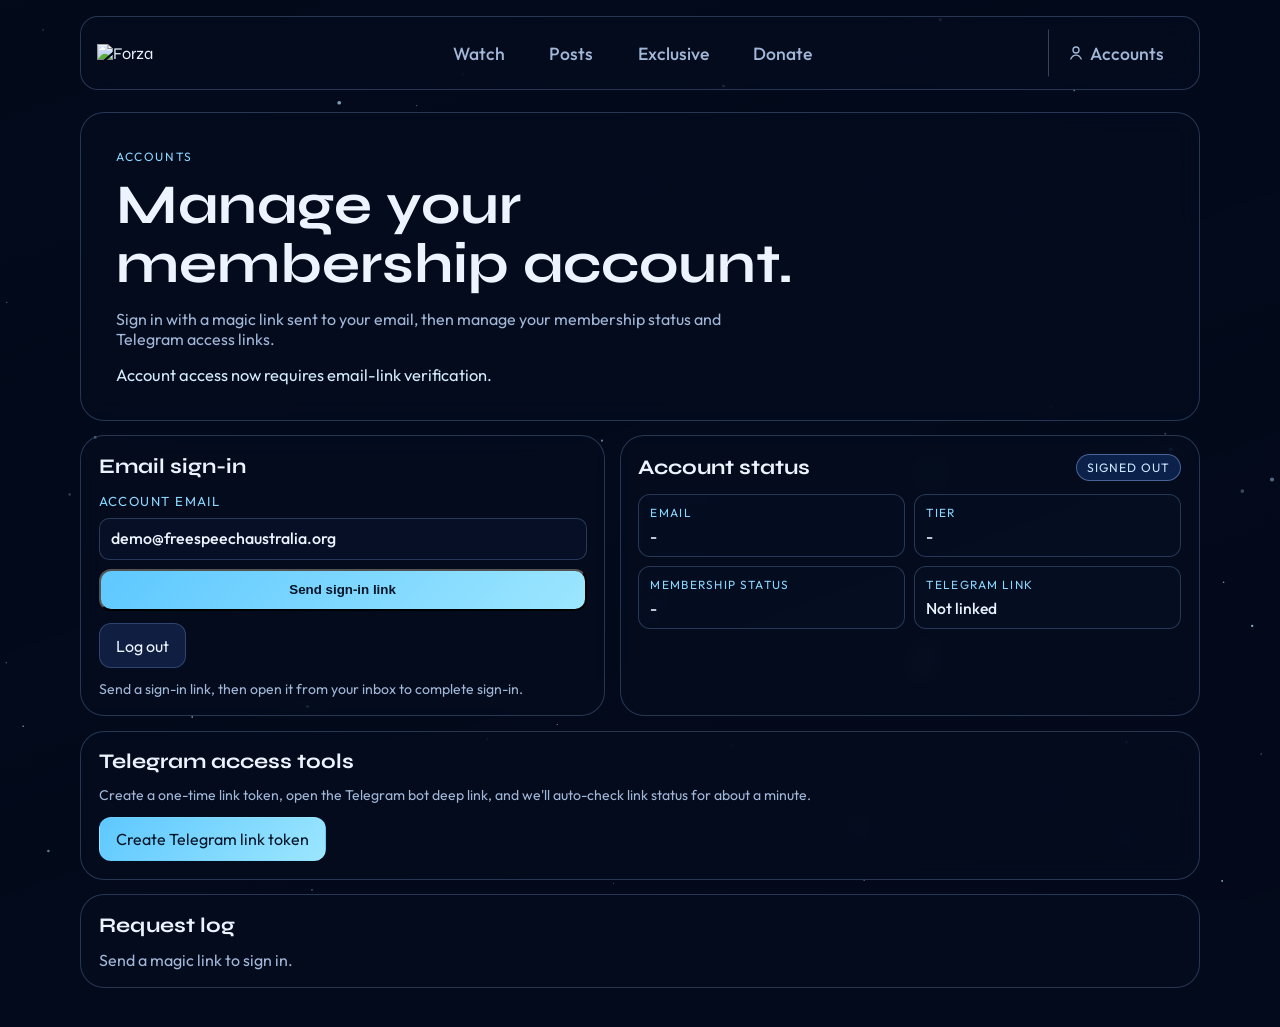
==== accounts.html @ a1e0204c "feat: remove manual token verify and gate Telegram tools post-signin" ====
<!DOCTYPE html>
<html lang="en">
<head>
  <meta charset="UTF-8" />
  <meta name="viewport" content="width=device-width, initial-scale=1.0" />
  <title>Forza | Accounts</title>
  <link rel="icon" type="image/png" href="Branding/favicon.png" />
  <link rel="preconnect" href="https://fonts.googleapis.com" />
  <link rel="preconnect" href="https://fonts.gstatic.com" crossorigin />
  <link href="https://fonts.googleapis.com/css2?family=Outfit:wght@400;500;700&family=Syne:wght@500;700&display=swap" rel="stylesheet" />
  <link rel="stylesheet" href="style.css?v=20260302-accounts" />
</head>
<body data-api-base-url="https://fsa-api-3iis.onrender.com">
  <canvas id="nebula-canvas" aria-hidden="true"></canvas>

  <header class="header-shell" id="top">
    <a class="logo" href="index.html#top">
      <img src="Branding/logo.png" alt="Forza" />
    </a>

    <button class="nav-toggle" aria-expanded="false" aria-controls="header-nav">
      <span></span><span></span><span></span>
      <span class="sr-only">Toggle navigation</span>
    </button>

    <nav id="header-nav" class="header-nav" aria-label="Primary navigation">
      <a href="watch.html">Watch</a>
      <a href="posts.html">Posts</a>
      <a href="exclusive.html">Exclusive</a>
      <a href="donate.html">Donate</a>
    </nav>

    <a class="accounts" href="accounts.html" aria-current="page" aria-label="Accounts">
      <svg viewBox="0 0 24 24" fill="none" stroke="currentColor" stroke-width="1.8" stroke-linecap="round" stroke-linejoin="round" aria-hidden="true">
        <circle cx="12" cy="8" r="4"></circle>
        <path d="M5 20c1.6-3.6 4.5-5.2 7-5.2S17.4 16.4 19 20"></path>
      </svg>
      <span>Accounts</span>
    </a>
  </header>

  <main class="accounts-main">
    <section class="accounts-hero glass reveal">
      <p class="label">Accounts</p>
      <h1>Manage your membership account.</h1>
      <p class="copy">Sign in with a magic link sent to your email, then manage your membership status and Telegram access links.</p>
      <p class="accounts-note">Account access now requires email-link verification.</p>
    </section>

    <section class="accounts-layout reveal">
      <article class="glass account-panel" aria-labelledby="lookup-title">
        <h2 id="lookup-title">Email sign-in</h2>
        <form id="accountLookupForm" class="account-lookup-form" novalidate>
          <label for="accountEmail">Account email</label>
          <input id="accountEmail" name="accountEmail" type="email" autocomplete="email" placeholder="demo@freespeechaustralia.org" required />
          <button class="btn primary" type="submit">Send sign-in link</button>
        </form>
        <div class="account-buttons">
          <button id="logoutSession" class="btn ghost" type="button">Log out</button>
        </div>
        <p class="account-helper">Send a sign-in link, then open it from your inbox to complete sign-in.</p>
      </article>

      <article class="glass account-panel" aria-labelledby="status-title">
        <div class="account-panel-head">
          <h2 id="status-title">Account status</h2>
          <span id="accountStatusPill" class="status-pill">Not loaded</span>
        </div>

        <dl class="account-facts">
          <div>
            <dt>Email</dt>
            <dd id="accountEmailValue">-</dd>
          </div>
          <div>
            <dt>Tier</dt>
            <dd id="membershipTier">-</dd>
          </div>
          <div>
            <dt>Membership status</dt>
            <dd id="membershipStatus">-</dd>
          </div>
          <div>
            <dt>Telegram link</dt>
            <dd id="telegramStatus">Not linked</dd>
          </div>
        </dl>
      </article>
    </section>

    <section id="telegramToolsSection" class="accounts-actions reveal" aria-labelledby="telegram-title" hidden>
      <article class="glass account-panel">
        <h2 id="telegram-title">Telegram access tools</h2>
        <p class="account-helper">Create a one-time link token, open the Telegram bot deep link, and we'll auto-check link status for about a minute.</p>
        <div class="account-buttons">
          <button id="createTelegramLink" class="btn primary" type="button">Create Telegram link token</button>
          <button id="unlinkTelegram" class="btn ghost" type="button">Unlink Telegram</button>
        </div>
        <div id="telegramLinkResult" class="token-box" hidden>
          <p><strong>Token</strong>: <code id="telegramTokenValue"></code></p>
          <p><strong>Deep link</strong>: <a id="telegramDeepLink" href="#" target="_blank" rel="noopener noreferrer">Open bot link</a></p>
          <p><strong>Expires</strong>: <span id="telegramExpiry"></span></p>
        </div>
      </article>
    </section>

    <section class="reveal">
      <article class="glass account-panel account-feedback-panel">
        <h2>Request log</h2>
        <p id="accountsMessage" class="account-message">Send a magic link to begin.</p>
      </article>
    </section>
  </main>

  <script src="script.js?v=20260302-social-profiles"></script>
  <script src="accounts.js?v=20260303-signin-gated-telegram-tools"></script>
</body>
</html>
---- style.css ----
:root {
  --bg: #030a1b;
  --text: #edf4ff;
  --muted: #a2b7d8;
  --line: rgba(151, 191, 255, 0.24);
  --glass: rgba(7, 17, 39, 0.30);
  --accent: #5ec8ff;
}

* {
  box-sizing: border-box;
}

html,
body {
  margin: 0;
  min-height: 100%;
}

body {
  font-family: "Outfit", sans-serif;
  color: var(--text);
  background: var(--bg);
  overflow-x: hidden;
  position: relative;
  min-height: 100dvh;
}

body::before {
  content: "";
  position: fixed;
  inset: 0;
  z-index: -3;
  background-image: linear-gradient(160deg, rgba(3, 10, 27, 0.8), rgba(3, 10, 27, 0.6)), url("Branding/background.png");
  background-size: cover;
  background-position: top center;
  background-repeat: no-repeat;
}

#nebula-canvas {
  position: fixed;
  inset: 0;
  width: 100%;
  height: 100%;
  z-index: -2;
  pointer-events: none;
}

.header-shell {
  width: min(1120px, calc(100% - 2rem));
  margin: 1rem auto;
  border-radius: 18px;
  border: 1px solid var(--line);
  background: var(--glass);
  backdrop-filter: blur(12px);
  display: grid;
  grid-template-columns: auto 1fr auto;
  align-items: center;
  gap: 0.9rem;
  padding: 0.75rem 1rem;
  position: sticky;
  top: 0.6rem;
  z-index: 12;
}

.logo {
  display: inline-flex;
  align-items: center;
  gap: 0.6rem;
  text-decoration: none;
  color: var(--text);
  font-family: "Syne", sans-serif;
  font-size: 1.02rem;
}

.logo img {
  width: 120px;
  height: auto;
}

.header-nav {
  justify-self: center;
  display: inline-flex;
  gap: 0.45rem;
  flex-wrap: wrap;
}

.header-nav a,
.accounts {
  text-decoration: none;
  color: var(--muted);
  padding: 0.72rem 1.1rem;
  border-radius: 999px;
  border: 1px solid transparent;
  transition: all 180ms ease;
  font-size: 1.1rem;
  font-weight: 500;
}

.header-nav a:hover,
.accounts:hover {
  color: var(--text);
  border-color: var(--line);
  background: rgba(96, 139, 255, 0.16);
}

.header-nav a[aria-current="page"] {
  color: var(--text);
  border-color: var(--line);
  background: rgba(96, 139, 255, 0.2);
}

.accounts {
  display: inline-flex;
  align-items: center;
  gap: 0.36rem;
  border-left: 1px solid rgba(162, 183, 216, 0.32);
  border-radius: 0;
}

.accounts svg {
  width: 18px;
  height: 18px;
}


.nav-toggle {
  display: none;
  background: transparent;
  border: 1px solid var(--line);
  border-radius: 10px;
  padding: 0.45rem;
}

.nav-toggle span {
  display: block;
  width: 18px;
  height: 2px;
  background: var(--text);
  margin: 3px 0;
}

.sr-only {
  position: absolute;
  width: 1px;
  height: 1px;
  overflow: hidden;
  clip-path: inset(50%);
}

main {
  width: min(1120px, calc(100% - 2rem));
  margin: 1.4rem auto 2.4rem;
}

.streams-main {
  display: grid;
  gap: 0.9rem;
}

.streams-hero {
  display: grid;
  grid-template-columns: 1.3fr 0.7fr;
  gap: 1rem;
  padding: clamp(1.2rem, 4vw, 2rem);
}

.streams-hero-logo {
  display: block;
  width: min(220px, 58vw);
  height: auto;
  padding: 0.42rem 0.76rem;
  margin: 0.65rem 0 0.25rem;
  border-radius: 14px;
  border: 1px solid rgba(140, 255, 190, 0.34);
  background: linear-gradient(140deg, rgba(124, 255, 176, 0.24), rgba(111, 240, 255, 0.14));
  box-shadow:
    inset 0 0 0 1px rgba(191, 255, 218, 0.16),
    0 9px 20px rgba(5, 18, 36, 0.34);
  filter: drop-shadow(0 6px 16px rgba(4, 14, 34, 0.45));
}

.sort-panel {
  display: grid;
  align-content: start;
  gap: 0.55rem;
  border: 1px solid rgba(151, 191, 255, 0.28);
  border-radius: 16px;
  background: rgba(3, 13, 32, 0.6);
  padding: 0.9rem;
}

.sort-panel label {
  font-size: 0.82rem;
  color: #8cd7ff;
  text-transform: uppercase;
  letter-spacing: 0.11em;
}

.sort-panel select {
  border: 1px solid var(--line);
  border-radius: 10px;
  padding: 0.64rem 0.72rem;
  background: rgba(7, 17, 39, 0.9);
  color: var(--text);
  font: 500 1rem/1 "Outfit", sans-serif;
}

.sort-panel p {
  margin: 0.1rem 0 0;
  color: var(--muted);
}

.sort-panel.is-empty {
  display: flex;
  align-items: center;
  justify-content: center;
  min-height: 92px;
}

.sort-panel.is-empty label,
.sort-panel.is-empty select {
  display: none;
}

.sort-panel.is-empty p {
  margin: 0;
  color: #d6eeff;
  font-weight: 600;
}

.video-grid {
  display: grid;
  gap: 0.9rem;
  grid-template-columns: repeat(2, minmax(0, 1fr));
}

.video-placeholder {
  grid-column: 1 / -1;
  min-height: 180px;
  display: grid;
  place-items: center;
  padding: 1.2rem;
  border-style: dashed;
  border-color: rgba(151, 191, 255, 0.32);
  background: linear-gradient(165deg, rgba(8, 20, 48, 0.64), rgba(8, 16, 35, 0.58));
  text-align: center;
}

.video-placeholder p {
  margin: 0;
  color: #d6eeff;
  font-size: 1.02rem;
}

.video-card {
  overflow: hidden;
}

.video-embed-wrap {
  position: relative;
  aspect-ratio: 16 / 9;
  border-bottom: 1px solid rgba(151, 191, 255, 0.2);
}

.video-embed-wrap iframe {
  width: 100%;
  height: 100%;
  border: 0;
  background: #020814;
}

.video-meta {
  padding: 0.9rem;
}

.video-meta h2 {
  margin: 0;
  font-size: 1.1rem;
}

.video-meta p {
  margin: 0.55rem 0;
  color: var(--muted);
}

.video-meta a {
  color: #8cd7ff;
  text-decoration: none;
  font-weight: 500;
}

.video-meta a:hover {
  color: var(--text);
}

.watch-profile-layout {
  display: grid;
  grid-template-columns: 1fr;
}

.kick-profile-card {
  position: relative;
  overflow: hidden;
  border-color: rgba(107, 244, 153, 0.34);
  background:
    radial-gradient(1200px 260px at 88% -28%, rgba(132, 255, 158, 0.18), transparent 62%),
    linear-gradient(165deg, rgba(8, 33, 25, 0.86), rgba(7, 22, 46, 0.68));
  box-shadow:
    inset 0 0 0 1px rgba(136, 255, 177, 0.12),
    0 18px 36px rgba(6, 22, 20, 0.38);
}

.kick-profile-logo {
  width: 104px;
  height: auto;
  display: block;
  margin-bottom: 0.82rem;
  border-radius: 9px;
  border: 1px solid rgba(144, 255, 182, 0.36);
  box-shadow: 0 7px 16px rgba(7, 20, 17, 0.4);
}

.kick-profile-card .kick-profile-head {
  display: flex;
  align-items: center;
  gap: 0.82rem;
}

.kick-profile-meta {
  min-width: 0;
  flex: 1;
}

.kick-profile-meta h2 {
  margin: 0;
  color: #e9fff1;
  font-size: 1.35rem;
}

.kick-follow-btn {
  margin-left: auto;
  display: inline-flex;
  align-items: center;
  justify-content: center;
  min-height: 2rem;
  padding: 0.45rem 0.92rem;
  border-radius: 999px;
  border: 1px solid rgba(156, 255, 122, 0.72);
  background: linear-gradient(135deg, #67f62b, #95ff56);
  color: #0a170f;
  text-decoration: none;
  font-size: 0.78rem;
  font-weight: 800;
  letter-spacing: 0.08em;
  text-transform: uppercase;
  box-shadow:
    inset 0 1px 0 rgba(236, 255, 231, 0.62),
    0 8px 18px rgba(53, 169, 66, 0.38);
  transition: transform 180ms ease, filter 180ms ease, box-shadow 180ms ease;
}

.kick-follow-btn:hover {
  transform: translateY(-1px);
  filter: brightness(1.03);
  box-shadow:
    inset 0 1px 0 rgba(236, 255, 231, 0.72),
    0 10px 20px rgba(53, 169, 66, 0.44);
}

.kick-profile-card .profile-avatar {
  border-color: rgba(123, 255, 176, 0.5);
  background: linear-gradient(140deg, rgba(52, 194, 111, 0.34), rgba(66, 218, 255, 0.2));
}

.kick-profile-card .profile-handle {
  color: #8ff5bc;
}

.kick-profile-card .profile-copy {
  color: #d2ffe0;
}

.kick-profile-card .btn.primary {
  color: #e9fff1;
  border: 1px solid rgba(123, 255, 176, 0.4);
  background: linear-gradient(135deg, rgba(23, 82, 48, 0.9), rgba(10, 40, 31, 0.92));
}

.kick-profile-card .btn.primary:hover {
  border-color: rgba(159, 255, 198, 0.62);
  background: linear-gradient(135deg, rgba(29, 97, 57, 0.92), rgba(12, 46, 35, 0.94));
}

.glass {
  border: 1px solid var(--line);
  border-radius: 24px;
  backdrop-filter: blur(12px);
  background: var(--glass);
}

.hero-grid {
  display: flex;
  flex-direction: column;
  padding: clamp(1.2rem, 4vw, 2.5rem);
}

.hero-content {
  display: grid;
  grid-template-columns: 1.4fr 0.9fr;
  gap: 1rem;
}

.hero-grid .social-links {
  margin-top: 1.5rem;
  width: min(220px, 100%);
  justify-self: center;
}

.label {
  margin: 0;
  font-size: 0.75rem;
  text-transform: uppercase;
  letter-spacing: 0.13em;
  color: #8cd7ff;
}

h1,
h2,
h3 {
  font-family: "Syne", sans-serif;
}

h1 {
  margin: 0.8rem 0;
  font-size: clamp(2rem, 5vw, 3.5rem);
  line-height: 1.04;
  max-width: 15ch;
}

.copy {
  color: var(--muted);
  max-width: 55ch;
}

.hero-actions {
  margin-top: 1.1rem;
  display: flex;
  gap: 0.7rem;
  flex-wrap: wrap;
}

.btn {
  text-decoration: none;
  padding: 0.7rem 1rem;
  border-radius: 12px;
  font-weight: 600;
}

.btn.primary {
  color: #021426;
  background: linear-gradient(135deg, var(--accent), #9ce6ff);
}

.btn.ghost {
  color: var(--text);
  border: 1px solid var(--line);
  background: rgba(85, 130, 255, 0.16);
}

.pulse-card {
  border: 1px solid rgba(151, 191, 255, 0.3);
  border-radius: 18px;
  padding: 1rem;
  background: rgba(3, 13, 32, 0.62);
}

.pulse-card h2 {
  margin: 0;
  font-size: 1.1rem;
}

.pulse-card p {
  margin: 0.4rem 0;
  color: var(--muted);
}

.pulse-card strong {
  font: 700 clamp(1.8rem, 5vw, 2.4rem) / 1 "Syne", sans-serif;
}

.mini-bars {
  display: grid;
  grid-template-columns: repeat(5, 1fr);
  gap: 0.3rem;
  margin-top: 0.8rem;
  align-items: end;
  height: 42px;
}

.mini-bars span {
  display: block;
  border-radius: 6px 6px 2px 2px;
  background: linear-gradient(to top, #3a82ff, #81dcff);
  animation: bounce 1.8s ease-in-out infinite;
}

.mini-bars span:nth-child(1) { height: 46%; animation-delay: 0s; }
.mini-bars span:nth-child(2) { height: 80%; animation-delay: 0.15s; }
.mini-bars span:nth-child(3) { height: 58%; animation-delay: 0.3s; }
.mini-bars span:nth-child(4) { height: 92%; animation-delay: 0.45s; }
.mini-bars span:nth-child(5) { height: 70%; animation-delay: 0.6s; }

@keyframes bounce {
  0%,
  100% { transform: translateY(0); }
  50% { transform: translateY(-4px); }
}

.card-grid {
  margin-top: 0.95rem;
  display: grid;
  gap: 0.85rem;
  grid-template-columns: repeat(3, minmax(0, 1fr));
}

.card-grid article {
  padding: 1rem;
}

.card-grid h3 {
  margin: 0;
}

.card-grid p {
  margin-bottom: 0;
  color: var(--muted);
}

.social-links {
  margin-top: 0.65rem;
  display: grid;
  grid-template-columns: repeat(4, minmax(0, 1fr));
  gap: 0.45rem;
}

.social-links a {
  display: grid;
  place-items: center;
  text-decoration: none;
  color: var(--text);
  aspect-ratio: 1 / 1;
  border-radius: 12px;
  border: 1px solid rgba(151, 191, 255, 0.28);
  background: linear-gradient(145deg, rgba(58, 119, 255, 0.44), rgba(83, 214, 255, 0.24));
  box-shadow: inset 0 0 0 1px rgba(155, 220, 255, 0.2), 0 6px 16px rgba(8, 22, 52, 0.3);
  transition: border-color 180ms ease, transform 180ms ease, background 180ms ease, box-shadow 180ms ease;
}

.social-links a:hover {
  border-color: rgba(151, 191, 255, 0.56);
  background: linear-gradient(145deg, rgba(74, 140, 255, 0.5), rgba(109, 228, 255, 0.3));
  box-shadow: inset 0 0 0 1px rgba(188, 234, 255, 0.28), 0 8px 18px rgba(8, 22, 52, 0.36);
  transform: translateY(-2px);
}

.social-btn.instagram {
  background: linear-gradient(145deg, rgba(68, 132, 255, 0.5), rgba(121, 192, 255, 0.26));
}

.social-btn.x {
  background: linear-gradient(145deg, rgba(38, 85, 191, 0.52), rgba(83, 162, 255, 0.26));
}

.social-btn.kick {
  background: linear-gradient(145deg, rgba(60, 125, 242, 0.5), rgba(79, 214, 255, 0.24));
}

.social-btn.rumble {
  background: linear-gradient(145deg, rgba(52, 108, 220, 0.5), rgba(104, 228, 255, 0.24));
}

.social-links svg {
  width: 80%;
  height: 80%;
  color: #d9f1ff;
}

.social-image {
  width: 74%;
  height: 74%;
  object-fit: contain;
  filter: drop-shadow(0 2px 6px rgba(5, 14, 33, 0.45));
}

.social-image-rumble {
  width: 90%;
  height: auto;
  max-height: 70%;
}

.posts-main {
  display: grid;
  gap: 0.9rem;
}

.posts-hero {
  padding: clamp(1.2rem, 4vw, 2.2rem);
}

.posts-hero h1 {
  max-width: 17ch;
}

.posts-actions {
  margin-top: 1rem;
  display: flex;
  gap: 0.65rem;
  flex-wrap: wrap;
}

.posts-profile-layout {
  display: grid;
  grid-template-columns: repeat(2, minmax(0, 1fr));
  gap: 0.9rem;
}

.posts-layout {
  display: grid;
  grid-template-columns: 1fr;
  gap: 0.9rem;
}

.posts-layout .rss-card {
  width: 100%;
}

.profile-card,
.rss-card {
  padding: 1.1rem;
}

.profile-card h2,
.rss-card h2 {
  margin: 0;
  font-size: 1.3rem;
}

.profile-badge {
  display: inline-flex;
  align-items: center;
  margin-bottom: 0.75rem;
  padding: 0.32rem 0.62rem;
  border-radius: 999px;
  border: 1px solid rgba(151, 191, 255, 0.42);
  background: rgba(52, 122, 255, 0.2);
  color: #cce8ff;
  font-size: 0.78rem;
  letter-spacing: 0.09em;
  text-transform: uppercase;
}

.profile-head {
  display: flex;
  align-items: center;
  gap: 0.75rem;
}

.x-profile-head {
  display: flex;
  align-items: center;
}

.x-profile-meta {
  min-width: 0;
  flex: 1;
}

.x-follow-btn {
  margin-left: auto;
  display: inline-flex;
  align-items: center;
  justify-content: center;
  min-height: 2rem;
  padding: 0.45rem 0.9rem;
  border-radius: 999px;
  border: 1px solid rgba(173, 214, 255, 0.45);
  background: linear-gradient(145deg, rgba(9, 13, 22, 0.95), rgba(25, 36, 56, 0.9));
  color: #eef7ff;
  text-decoration: none;
  font-size: 0.78rem;
  font-weight: 700;
  letter-spacing: 0.07em;
  text-transform: uppercase;
  box-shadow:
    inset 0 0 0 1px rgba(220, 238, 255, 0.14),
    0 8px 18px rgba(3, 10, 25, 0.36);
  transition: transform 180ms ease, border-color 180ms ease, filter 180ms ease;
}

.x-follow-btn:hover {
  transform: translateY(-1px);
  border-color: rgba(194, 228, 255, 0.66);
  filter: brightness(1.06);
}

.instagram-profile-card {
  position: relative;
  overflow: hidden;
  border-color: rgba(255, 154, 120, 0.34);
  background:
    radial-gradient(1100px 250px at 86% -20%, rgba(255, 173, 109, 0.2), transparent 62%),
    linear-gradient(165deg, rgba(53, 16, 64, 0.86), rgba(27, 20, 72, 0.7));
  box-shadow:
    inset 0 0 0 1px rgba(255, 193, 145, 0.12),
    0 18px 36px rgba(32, 14, 52, 0.4);
}

.instagram-profile-logo {
  width: 104px;
  height: auto;
  display: block;
  margin-bottom: 0.82rem;
  box-shadow: 0 7px 16px rgba(25, 8, 39, 0.44);
}

.instagram-profile-head {
  display: flex;
  align-items: center;
  gap: 0.82rem;
}

.instagram-profile-meta {
  min-width: 0;
  flex: 1;
}

.instagram-profile-meta h2 {
  margin: 0;
  color: #ffe9f8;
  font-size: 1.35rem;
}

.instagram-follow-btn {
  margin-left: auto;
  display: inline-flex;
  align-items: center;
  justify-content: center;
  min-height: 2rem;
  padding: 0.45rem 0.92rem;
  border-radius: 999px;
  border: 1px solid rgba(255, 200, 165, 0.62);
  background: linear-gradient(135deg, #ff804c, #ff4da0 48%, #9c5dff);
  color: #ffffff;
  text-decoration: none;
  font-size: 0.78rem;
  font-weight: 800;
  letter-spacing: 0.08em;
  text-transform: uppercase;
  box-shadow:
    inset 0 1px 0 rgba(255, 231, 210, 0.48),
    0 9px 20px rgba(186, 68, 128, 0.42);
  transition: transform 180ms ease, filter 180ms ease, box-shadow 180ms ease;
}

.instagram-follow-btn:hover {
  transform: translateY(-1px);
  filter: brightness(1.03);
  box-shadow:
    inset 0 1px 0 rgba(255, 236, 219, 0.62),
    0 11px 22px rgba(186, 68, 128, 0.5);
}

.instagram-profile-card .profile-avatar {
  border-color: rgba(255, 187, 157, 0.5);
  background: linear-gradient(140deg, rgba(255, 140, 96, 0.35), rgba(175, 102, 255, 0.25));
}

.instagram-profile-card .profile-handle {
  color: #ffbfdb;
}

.instagram-profile-card .profile-copy {
  color: #ffe2f4;
}

.instagram-profile-card .btn.primary {
  color: #fff4fb;
  border: 1px solid rgba(255, 185, 146, 0.44);
  background: linear-gradient(135deg, rgba(120, 45, 114, 0.9), rgba(78, 33, 128, 0.92));
}

.instagram-profile-card .btn.primary:hover {
  border-color: rgba(255, 206, 170, 0.6);
  background: linear-gradient(135deg, rgba(136, 53, 128, 0.92), rgba(90, 39, 143, 0.94));
}

.profile-avatar {
  width: 54px;
  height: 54px;
  border-radius: 16px;
  display: grid;
  place-items: center;
  overflow: hidden;
  font-family: "Syne", sans-serif;
  font-size: 1.4rem;
  font-weight: 700;
  background: linear-gradient(140deg, rgba(83, 150, 255, 0.26), rgba(112, 229, 255, 0.16));
  border: 1px solid rgba(160, 202, 255, 0.44);
  color: #e9f8ff;
}

.profile-avatar-image {
  width: 100%;
  height: 100%;
  object-fit: cover;
  display: block;
}

.profile-handle {
  margin: 0.25rem 0 0;
  color: var(--muted);
  font-size: 0.92rem;
  overflow-wrap: anywhere;
}

.profile-copy {
  margin: 0.85rem 0 0;
  color: #d7ebff;
}

.profile-actions {
  margin-top: 0.9rem;
  display: flex;
  gap: 0.62rem;
  flex-wrap: wrap;
}

.profile-note {
  margin: 0.75rem 0 0;
  color: var(--muted);
  font-size: 0.9rem;
}

.rss-card {
  border-color: rgba(113, 181, 255, 0.34);
  background: linear-gradient(165deg, rgba(8, 20, 48, 0.84), rgba(10, 31, 72, 0.58));
}

.rss-label {
  display: inline-flex;
  align-items: center;
  margin-bottom: 0.75rem;
  padding: 0.32rem 0.62rem;
  border-radius: 999px;
  border: 1px solid rgba(151, 191, 255, 0.42);
  background: rgba(52, 122, 255, 0.2);
  color: #cce8ff;
  font-size: 0.78rem;
  letter-spacing: 0.09em;
  text-transform: uppercase;
}

.rss-list {
  list-style: none;
  margin: 0.85rem 0 0;
  padding: 0;
  display: grid;
  gap: 0.65rem;
}

.rss-list li {
  border: 1px solid rgba(151, 191, 255, 0.22);
  border-radius: 12px;
  background: rgba(8, 23, 53, 0.55);
}

.rss-list a {
  display: block;
  text-decoration: none;
  color: #d8efff;
  font-weight: 500;
  padding: 0.72rem 0.8rem 0.45rem;
}

.rss-list a:hover {
  color: #ffffff;
}

.rss-list time {
  display: block;
  padding: 0 0.8rem 0.72rem;
  color: var(--muted);
  font-size: 0.85rem;
}

.rss-source {
  margin: 0.75rem 0 0;
  color: var(--muted);
  font-size: 0.83rem;
}

.rss-source a {
  color: #8cd7ff;
}

.donate-main {
  display: grid;
  gap: 0.9rem;
}

.donate-hero {
  padding: clamp(1.2rem, 4vw, 2.2rem);
}

.donate-hero h1 {
  max-width: 16ch;
}

.donate-subcopy {
  margin: 1rem 0 0;
  font-size: 1.03rem;
  color: #d5ecff;
}

.donate-layout {
  display: grid;
  grid-template-columns: 1.15fr 0.85fr;
  gap: 0.9rem;
}

.donate-notes,
.paypal-card {
  padding: 1.1rem;
}

.donate-notes h2,
.paypal-card h2 {
  margin: 0;
  font-size: 1.3rem;
}

.support-points {
  margin: 0.85rem 0 0;
  padding-left: 1.2rem;
  display: grid;
  gap: 0.52rem;
  color: var(--muted);
}

.support-points li::marker {
  color: #8cd7ff;
}

.paypal-card {
  border-color: rgba(113, 181, 255, 0.34);
  background: linear-gradient(165deg, rgba(8, 20, 48, 0.84), rgba(10, 31, 72, 0.58));
}

.paypal-badge {
  display: inline-flex;
  align-items: center;
  margin-bottom: 0.75rem;
  padding: 0.32rem 0.62rem;
  border-radius: 999px;
  border: 1px solid rgba(151, 191, 255, 0.42);
  background: rgba(52, 122, 255, 0.2);
  color: #cce8ff;
  font-size: 0.78rem;
  letter-spacing: 0.09em;
  text-transform: uppercase;
}

.paypal-copy {
  margin: 0.5rem 0 1rem;
  color: var(--muted);
}

.paypal-actions {
  display: grid;
  gap: 0.8rem;
}

.amount-grid {
  display: grid;
  grid-template-columns: repeat(2, minmax(0, 1fr));
  gap: 0.5rem;
}

.amount-grid a {
  display: inline-flex;
  justify-content: center;
  align-items: center;
  min-height: 2.45rem;
  text-decoration: none;
  color: #d8efff;
  border-radius: 12px;
  border: 1px solid rgba(151, 191, 255, 0.33);
  background: linear-gradient(145deg, rgba(42, 104, 236, 0.38), rgba(72, 197, 255, 0.2));
  font-weight: 600;
  transition: border-color 180ms ease, background 180ms ease, transform 180ms ease;
}

.amount-grid a:hover {
  border-color: rgba(180, 221, 255, 0.6);
  background: linear-gradient(145deg, rgba(59, 124, 255, 0.42), rgba(88, 213, 255, 0.24));
  transform: translateY(-1px);
}

.exclusive-main {
  display: grid;
  gap: 0.9rem;
}

.exclusive-hero {
  padding: clamp(1.2rem, 4vw, 2.2rem);
}

.exclusive-hero h1 {
  max-width: 18ch;
}

.exclusive-subcopy {
  margin: 1rem 0 0;
  font-size: 1.03rem;
  color: #d5ecff;
}

.exclusive-layout {
  display: grid;
  grid-template-columns: 1.15fr 0.85fr;
  gap: 0.9rem;
}

.exclusive-overview,
.membership-card {
  padding: 1.1rem;
}

.exclusive-overview h2,
.membership-card h2 {
  margin: 0;
  font-size: 1.3rem;
}

.exclusive-points {
  margin: 0.85rem 0 0;
  padding-left: 1.2rem;
  display: grid;
  gap: 0.52rem;
  color: var(--muted);
}

.exclusive-points li::marker {
  color: #8cd7ff;
}

.exclusive-note {
  margin: 0.85rem 0 0;
  color: var(--muted);
  font-size: 0.9rem;
}

.membership-card {
  border-color: rgba(121, 198, 255, 0.34);
  background: linear-gradient(165deg, rgba(8, 26, 56, 0.84), rgba(8, 20, 44, 0.62));
}

.membership-badge {
  display: inline-flex;
  align-items: center;
  margin-bottom: 0.75rem;
  padding: 0.32rem 0.62rem;
  border-radius: 999px;
  border: 1px solid rgba(151, 191, 255, 0.42);
  background: rgba(52, 122, 255, 0.2);
  color: #cce8ff;
  font-size: 0.78rem;
  letter-spacing: 0.09em;
  text-transform: uppercase;
}

.membership-copy {
  margin: 0.5rem 0 1rem;
  color: var(--muted);
}

.membership-actions {
  display: grid;
  gap: 0.8rem;
}

.membership-note {
  margin: 0.8rem 0 0;
  color: var(--muted);
  font-size: 0.83rem;
}

.accounts-main {
  display: grid;
  gap: 0.9rem;
}

.accounts-hero {
  padding: clamp(1.2rem, 4vw, 2.2rem);
}

.accounts-hero h1 {
  max-width: 18ch;
}

.accounts-note {
  margin: 1rem 0 0;
  font-size: 1.03rem;
  color: #d5ecff;
}

.accounts-layout {
  display: grid;
  grid-template-columns: 0.95fr 1.05fr;
  gap: 0.9rem;
}

.accounts-actions {
  display: grid;
}

.account-panel {
  padding: 1.1rem;
}

.account-panel h2 {
  margin: 0;
  font-size: 1.3rem;
}

.account-lookup-form {
  margin-top: 0.85rem;
  display: grid;
  gap: 0.6rem;
}

.account-lookup-form label {
  color: #8cd7ff;
  font-size: 0.82rem;
  text-transform: uppercase;
  letter-spacing: 0.11em;
}

.account-lookup-form input {
  width: 100%;
  border-radius: 10px;
  border: 1px solid var(--line);
  background: rgba(7, 17, 39, 0.9);
  color: var(--text);
  padding: 0.68rem 0.72rem;
  font: 500 1rem/1.1 "Outfit", sans-serif;
}

.account-lookup-form input:focus {
  outline: none;
  border-color: rgba(145, 207, 255, 0.72);
  box-shadow: 0 0 0 2px rgba(84, 175, 255, 0.2);
}

.account-helper {
  margin: 0.75rem 0 0;
  color: var(--muted);
  font-size: 0.88rem;
}

.account-panel-head {
  display: flex;
  align-items: center;
  justify-content: space-between;
  gap: 0.75rem;
  margin-bottom: 0.82rem;
}

.status-pill {
  display: inline-flex;
  align-items: center;
  justify-content: center;
  padding: 0.32rem 0.66rem;
  border-radius: 999px;
  border: 1px solid rgba(151, 191, 255, 0.42);
  background: rgba(52, 122, 255, 0.2);
  color: #cce8ff;
  font-size: 0.76rem;
  letter-spacing: 0.08em;
  text-transform: uppercase;
}

.status-pill[data-tone="success"] {
  border-color: rgba(132, 255, 175, 0.52);
  background: rgba(44, 170, 108, 0.28);
  color: #d6ffe6;
}

.status-pill[data-tone="error"] {
  border-color: rgba(255, 165, 165, 0.56);
  background: rgba(184, 46, 46, 0.3);
  color: #ffe0e0;
}

.account-facts {
  margin: 0;
  display: grid;
  grid-template-columns: repeat(2, minmax(0, 1fr));
  gap: 0.55rem;
}

.account-facts div {
  margin: 0;
  padding: 0.62rem 0.7rem;
  border-radius: 12px;
  border: 1px solid rgba(151, 191, 255, 0.24);
  background: rgba(8, 17, 37, 0.52);
}

.account-facts dt {
  margin: 0;
  color: #8cd7ff;
  font-size: 0.74rem;
  text-transform: uppercase;
  letter-spacing: 0.11em;
}

.account-facts dd {
  margin: 0.38rem 0 0;
  color: #e6f3ff;
  font-size: 0.98rem;
  font-weight: 500;
  word-break: break-word;
}

.account-buttons {
  margin-top: 0.8rem;
  display: flex;
  gap: 0.62rem;
  flex-wrap: wrap;
}

.account-buttons .btn {
  border: 1px solid transparent;
  cursor: pointer;
  font: inherit;
}

.account-buttons .btn.ghost {
  border-color: var(--line);
}

.account-buttons .btn:disabled,
.account-lookup-form .btn:disabled {
  opacity: 0.58;
  cursor: not-allowed;
}

.token-box {
  margin-top: 0.85rem;
  border-radius: 14px;
  border: 1px dashed rgba(151, 191, 255, 0.4);
  background: rgba(8, 22, 52, 0.52);
  padding: 0.75rem;
}

.token-box p {
  margin: 0;
  color: var(--muted);
  font-size: 0.9rem;
}

.token-box p + p {
  margin-top: 0.5rem;
}

.token-box code {
  display: inline-block;
  padding: 0.16rem 0.3rem;
  border-radius: 6px;
  background: rgba(31, 64, 125, 0.46);
  color: #d8eeff;
  font-size: 0.82rem;
}

.token-box a {
  color: #8cd7ff;
  word-break: break-all;
}

.account-feedback-panel {
  min-height: 92px;
}

.account-message {
  margin: 0.72rem 0 0;
  color: var(--muted);
}

.account-message[data-tone="success"] {
  color: #c6ffe1;
}

.account-message[data-tone="error"] {
  color: #ffc8c8;
}

.reveal {
  opacity: 0;
  transform: translateY(16px);
  transition: opacity 400ms ease, transform 400ms ease;
}

.reveal.visible {
  opacity: 1;
  transform: translateY(0);
}

@media (max-width: 940px) {
  .hero-content {
    grid-template-columns: 1fr;
  }

  .streams-hero {
    grid-template-columns: 1fr;
  }

  .video-grid {
    grid-template-columns: 1fr;
  }

  .watch-profile-layout {
    grid-template-columns: 1fr;
  }

  .card-grid {
    grid-template-columns: 1fr;
  }

  .posts-layout {
    grid-template-columns: 1fr;
  }

  .posts-profile-layout {
    grid-template-columns: 1fr;
  }

  .posts-profile-layout .profile-card,
  .watch-profile-layout .kick-profile-card {
    min-width: 0;
    position: relative;
  }

  .posts-profile-layout .profile-head,
  .watch-profile-layout .kick-profile-head {
    min-width: 0;
  }

  .posts-profile-layout .x-follow-btn,
  .posts-profile-layout .instagram-follow-btn,
  .watch-profile-layout .kick-follow-btn {
    position: absolute;
    top: 0.95rem;
    right: 0.95rem;
    margin-left: 0;
    min-height: 1.85rem;
    padding: 0.35rem 0.72rem;
    font-size: 0.72rem;
    z-index: 1;
  }

  .posts-profile-layout .profile-badge {
    margin-right: 5.5rem;
  }

  .donate-layout {
    grid-template-columns: 1fr;
  }

  .exclusive-layout {
    grid-template-columns: 1fr;
  }

  .accounts-layout {
    grid-template-columns: 1fr;
  }

  .account-facts {
    grid-template-columns: 1fr;
  }

  .header-shell {
    grid-template-columns: auto auto 1fr;
  }

  .logo {
    grid-column: 1;
    grid-row: 1;
  }

  .nav-toggle {
    display: inline-block;
    grid-column: 2;
    grid-row: 1;
  }

  .header-nav {
    display: none;
    grid-column: 1 / -1;
    grid-row: 2;
    width: 100%;
    justify-content: center;
    padding-top: 0.35rem;
  }

  .header-nav.open {
    display: inline-flex;
  }

  .accounts {
    grid-column: 3;
    grid-row: 1;
    justify-self: end;
    align-self: center;
    border-left: 0;
  }
}

@media (max-width: 700px) {
  main {
    padding-bottom: calc(2.4rem + env(safe-area-inset-bottom, 0px));
  }

  body::before {
    background-image: linear-gradient(160deg, rgba(3, 10, 27, 0.6), rgba(3, 10, 27, 0.4)), url("Branding/background-mobile.png");
    background-position: center top;
    background-size: 100% auto;
    background-repeat: no-repeat;
    top: 0;
    right: 0;
    bottom: auto;
    left: 0;
    width: 100%;
    height: 100svh;
  }

  #nebula-canvas {
    opacity: 0.7;
  }

  .account-panel-head {
    flex-direction: column;
    align-items: flex-start;
  }

  .account-buttons .btn {
    width: 100%;
    justify-content: center;
  }
}
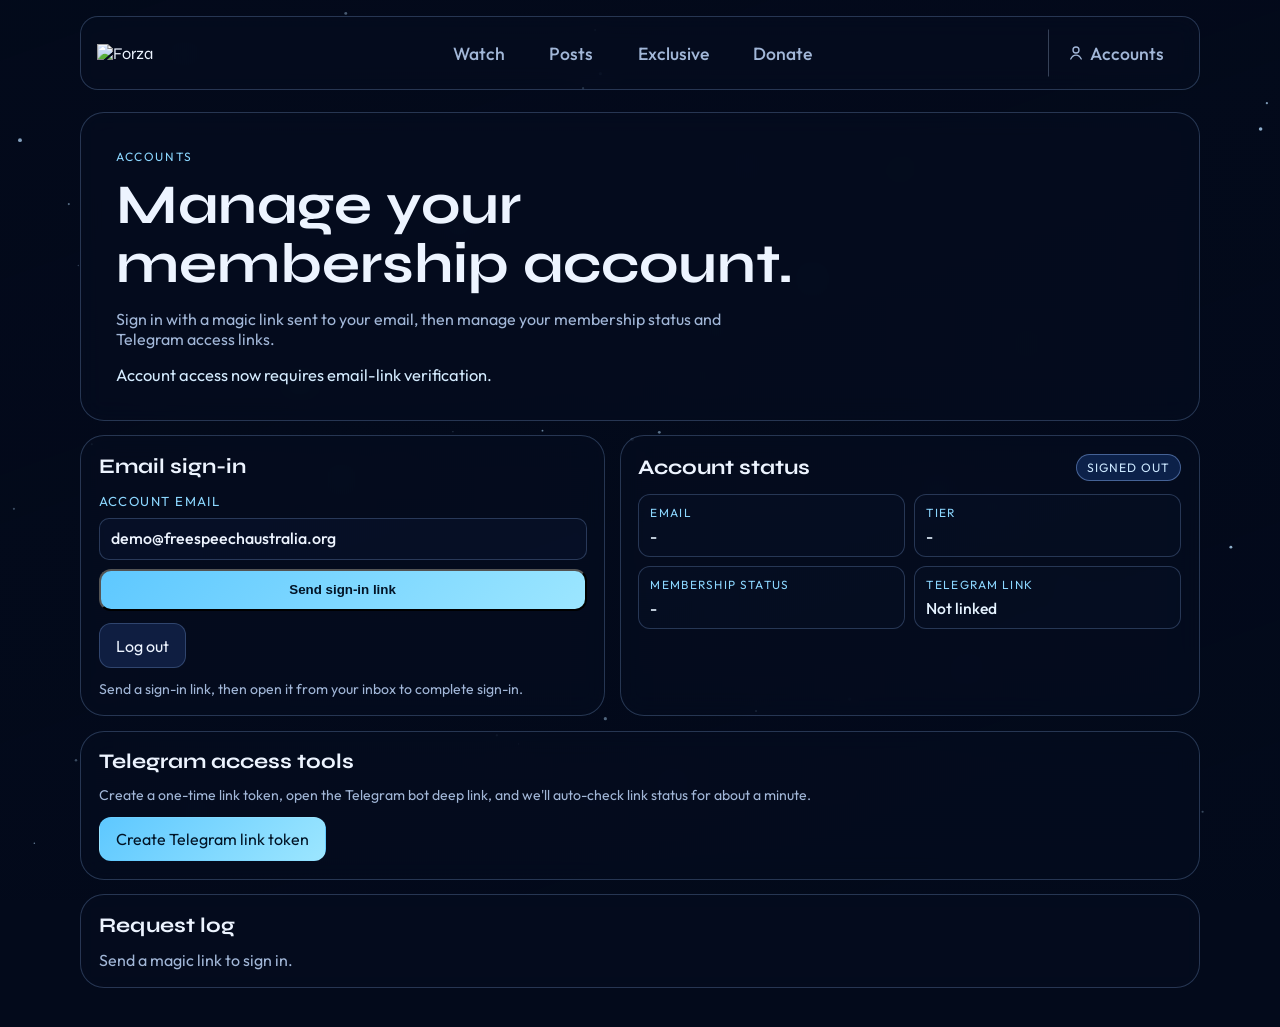
==== commit e9969d0f: "feat: lighten background overlay and cache-bust shared styles" ====
--- a/accounts.html
+++ b/accounts.html
@@ -4,11 +4,11 @@
   <meta charset="UTF-8" />
   <meta name="viewport" content="width=device-width, initial-scale=1.0" />
   <title>Forza | Accounts</title>
-  <link rel="icon" type="image/png" href="Branding/favicon.png" />
+  <link rel="icon" type="image/png" href="Branding/fsa-logo.png" />
   <link rel="preconnect" href="https://fonts.googleapis.com" />
   <link rel="preconnect" href="https://fonts.gstatic.com" crossorigin />
   <link href="https://fonts.googleapis.com/css2?family=Outfit:wght@400;500;700&family=Syne:wght@500;700&display=swap" rel="stylesheet" />
-  <link rel="stylesheet" href="style.css?v=20260302-accounts" />
+  <link rel="stylesheet" href="style.css?v=20260303-bg-fade-lite" />
 </head>
 <body data-api-base-url="https://fsa-api-3iis.onrender.com">
   <canvas id="nebula-canvas" aria-hidden="true"></canvas>
--- a/style.css
+++ b/style.css
@@ -31,7 +31,7 @@
   position: fixed;
   inset: 0;
   z-index: -3;
-  background-image: linear-gradient(160deg, rgba(3, 10, 27, 0.8), rgba(3, 10, 27, 0.6)), url("Branding/background.png");
+  background-image: linear-gradient(160deg, rgba(3, 10, 27, 0.68), rgba(3, 10, 27, 0.46)), url("Branding/background.png");
   background-size: cover;
   background-position: top center;
   background-repeat: no-repeat;
@@ -1433,7 +1433,7 @@
   }
 
   body::before {
-    background-image: linear-gradient(160deg, rgba(3, 10, 27, 0.6), rgba(3, 10, 27, 0.4)), url("Branding/background-mobile.png");
+    background-image: linear-gradient(160deg, rgba(3, 10, 27, 0.48), rgba(3, 10, 27, 0.28)), url("Branding/background-mobile.png");
     background-position: center top;
     background-size: 100% auto;
     background-repeat: no-repeat;
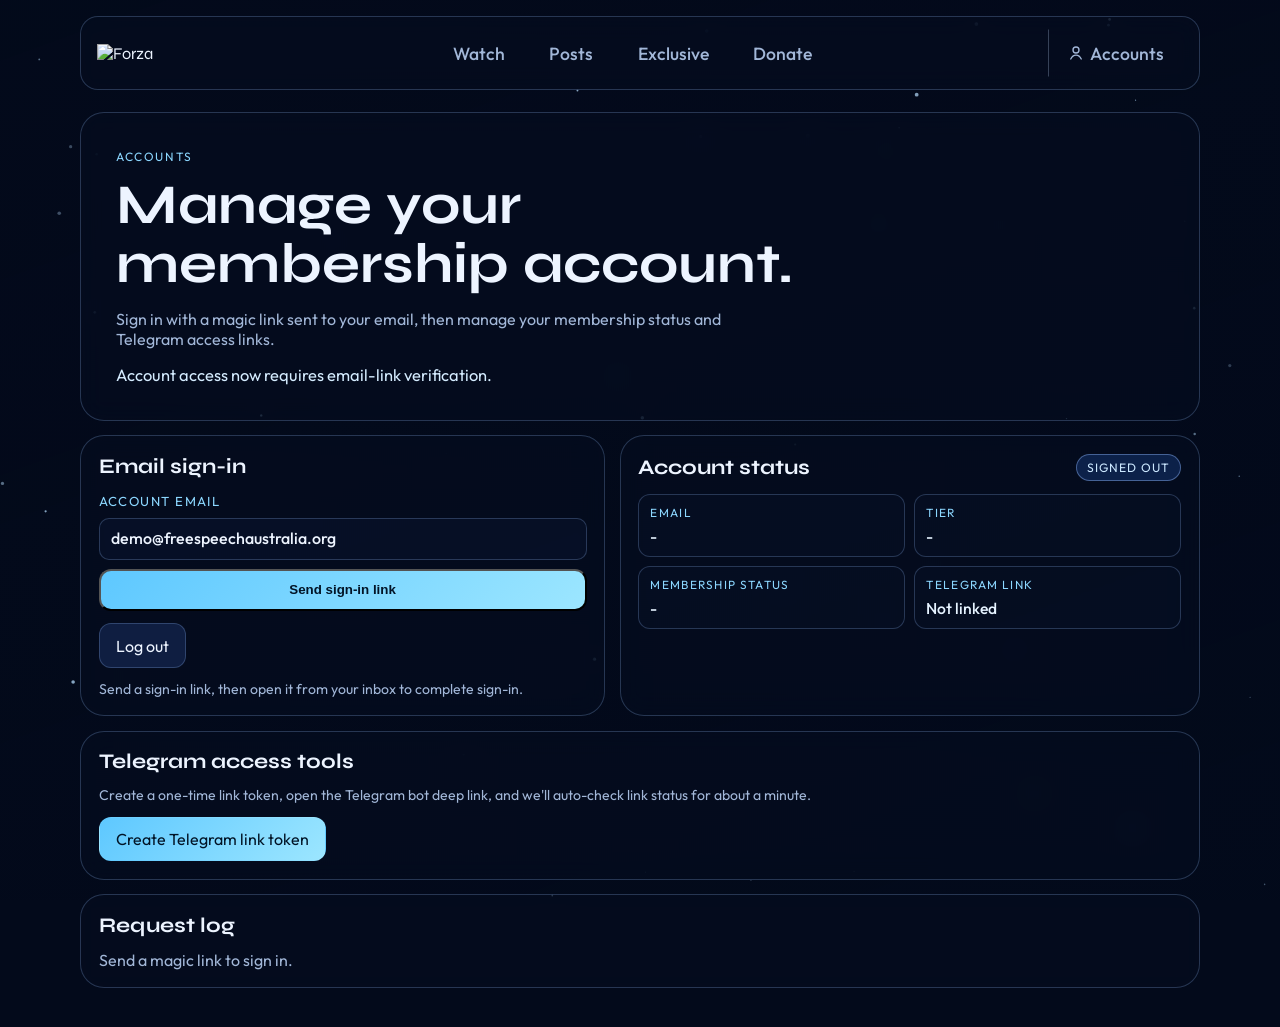
==== commit fb45f9c2: "chore: switch favicon to new brand mark" ====
--- a/accounts.html
+++ b/accounts.html
@@ -4,7 +4,7 @@
   <meta charset="UTF-8" />
   <meta name="viewport" content="width=device-width, initial-scale=1.0" />
   <title>Forza | Accounts</title>
-  <link rel="icon" type="image/png" href="Branding/fsa-logo.png" />
+  <link rel="icon" type="image/png" href="Branding/favicon.png?v=20260303-new-mark" />
   <link rel="preconnect" href="https://fonts.googleapis.com" />
   <link rel="preconnect" href="https://fonts.gstatic.com" crossorigin />
   <link href="https://fonts.googleapis.com/css2?family=Outfit:wght@400;500;700&family=Syne:wght@500;700&display=swap" rel="stylesheet" />
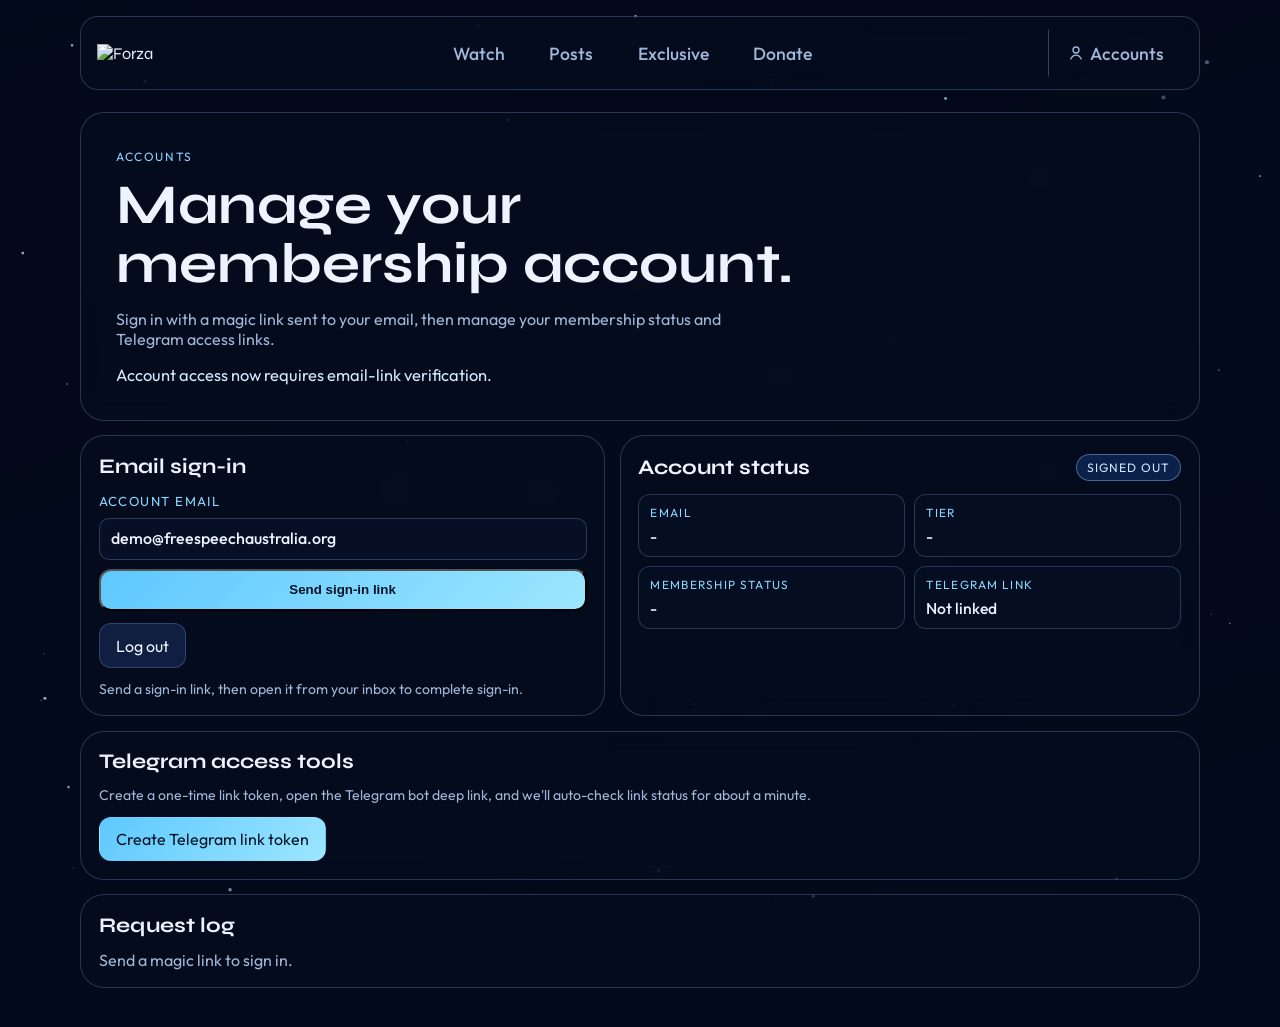
==== commit b82faaac: "fix: cache-bust mobile background jpg rollout" ====
--- a/accounts.html
+++ b/accounts.html
@@ -8,7 +8,7 @@
   <link rel="preconnect" href="https://fonts.googleapis.com" />
   <link rel="preconnect" href="https://fonts.gstatic.com" crossorigin />
   <link href="https://fonts.googleapis.com/css2?family=Outfit:wght@400;500;700&family=Syne:wght@500;700&display=swap" rel="stylesheet" />
-  <link rel="stylesheet" href="style.css?v=20260303-bg-fade-lite" />
+  <link rel="stylesheet" href="style.css?v=20260303-mobile-bg-jpg-bust" />
 </head>
 <body data-api-base-url="https://fsa-api-3iis.onrender.com">
   <canvas id="nebula-canvas" aria-hidden="true"></canvas>
--- a/style.css
+++ b/style.css
@@ -1433,7 +1433,7 @@
   }
 
   body::before {
-    background-image: linear-gradient(160deg, rgba(3, 10, 27, 0.48), rgba(3, 10, 27, 0.28)), url("Branding/background-mobile.png");
+    background-image: linear-gradient(160deg, rgba(3, 10, 27, 0.48), rgba(3, 10, 27, 0.28)), url("Branding/background-mobile.jpg?v=20260303-mobile-bg-jpg");
     background-position: center top;
     background-size: 100% auto;
     background-repeat: no-repeat;
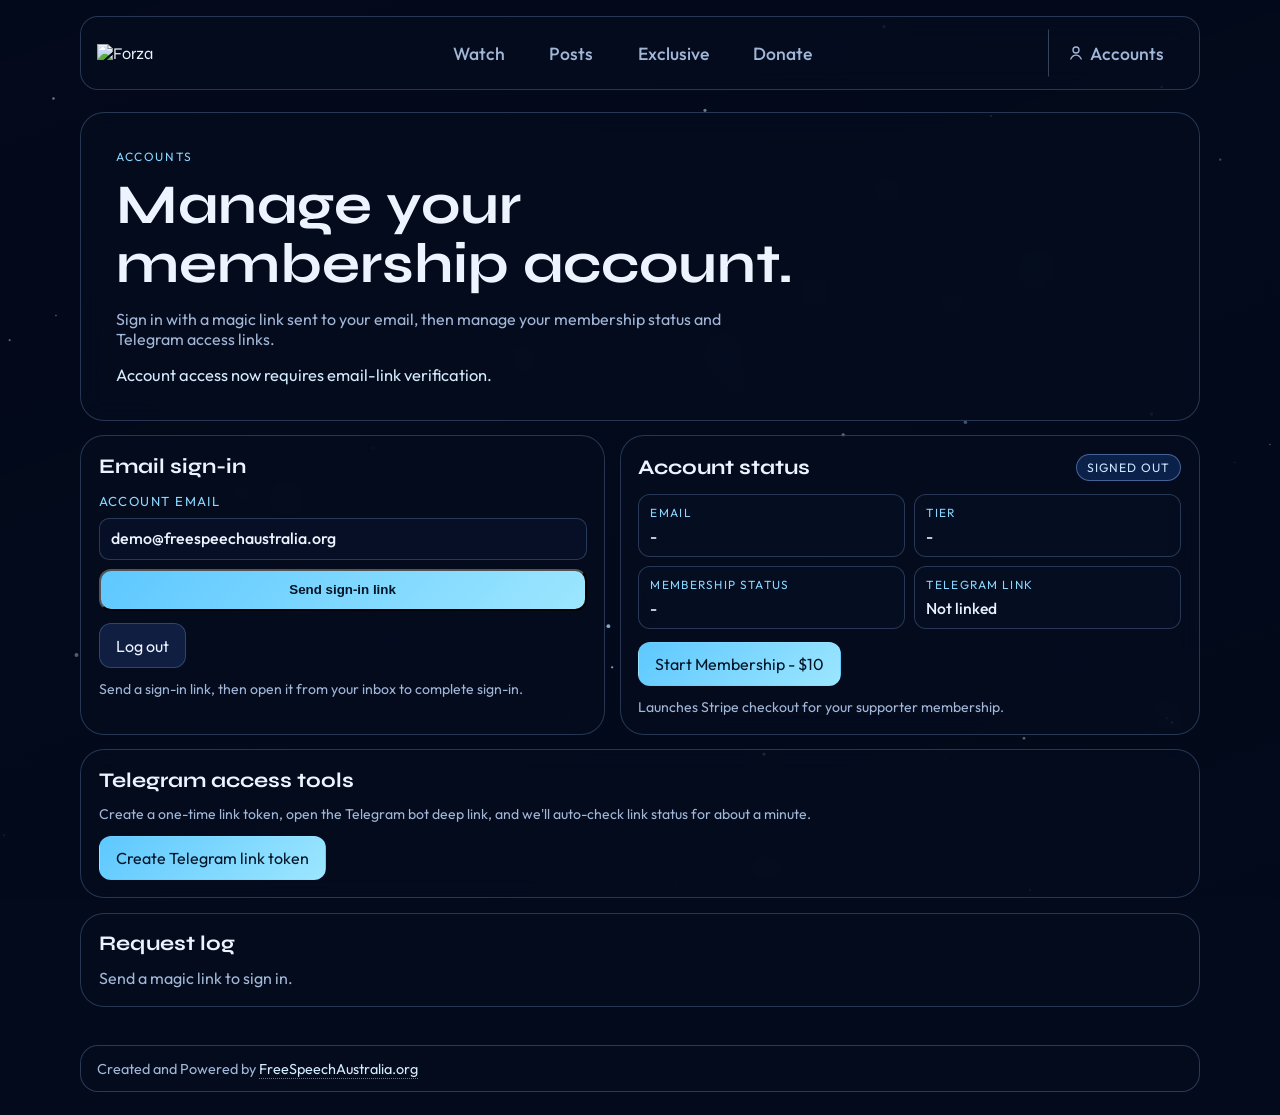
==== commit ebc9b2fa: "Wire Stripe checkout on Exclusive and Accounts pages - Replace PayPal CTA with Stripe checkout on ex" ====
--- a/accounts.html
+++ b/accounts.html
@@ -8,7 +8,7 @@
   <link rel="preconnect" href="https://fonts.googleapis.com" />
   <link rel="preconnect" href="https://fonts.gstatic.com" crossorigin />
   <link href="https://fonts.googleapis.com/css2?family=Outfit:wght@400;500;700&family=Syne:wght@500;700&display=swap" rel="stylesheet" />
-  <link rel="stylesheet" href="style.css?v=20260303-mobile-bg-jpg-bust" />
+  <link rel="stylesheet" href="style.css?v=20260304-footer-bg-adjustments" />
 </head>
 <body data-api-base-url="https://fsa-api-3iis.onrender.com">
   <canvas id="nebula-canvas" aria-hidden="true"></canvas>
@@ -85,6 +85,11 @@
             <dd id="telegramStatus">Not linked</dd>
           </div>
         </dl>
+
+        <div class="account-buttons">
+          <button id="startMembershipCheckout" class="btn primary" type="button">Start Membership - $10</button>
+        </div>
+        <p class="account-helper">Launches Stripe checkout for your supporter membership.</p>
       </article>
     </section>
 
@@ -112,7 +117,13 @@
     </section>
   </main>
 
+  <footer class="site-footer">
+    <section class="glass site-footer-shell">
+      <p class="site-footer-credit">Created and Powered by <a href="https://freespeechaustralia.org" target="_blank" rel="noopener noreferrer">FreeSpeechAustralia.org</a></p>
+    </section>
+  </footer>
+
   <script src="script.js?v=20260302-social-profiles"></script>
-  <script src="accounts.js?v=20260303-signin-gated-telegram-tools"></script>
+  <script src="accounts.js?v=20260304-stripe-checkout"></script>
 </body>
 </html>
--- a/style.css
+++ b/style.css
@@ -842,6 +842,35 @@
   font-size: 0.9rem;
 }
 
+.site-footer {
+  width: min(1120px, calc(100% - 2rem));
+  margin: 0 auto 1.4rem;
+}
+
+.site-footer-shell {
+  display: grid;
+  gap: 0.75rem;
+  border-radius: 18px;
+  border: 1px solid rgba(151, 191, 255, 0.26);
+  padding: 0.85rem 1rem;
+}
+
+.site-footer-credit {
+  margin: 0;
+  color: var(--muted);
+  font-size: 0.9rem;
+}
+
+.site-footer-credit a {
+  color: #d5eeff;
+  text-decoration: none;
+  border-bottom: 1px dotted rgba(184, 221, 255, 0.52);
+}
+
+.site-footer-credit a:hover {
+  color: #ffffff;
+}
+
 .rss-card {
   border-color: rgba(113, 181, 255, 0.34);
   background: linear-gradient(165deg, rgba(8, 20, 48, 0.84), rgba(10, 31, 72, 0.58));
@@ -1090,10 +1119,23 @@
   gap: 0.8rem;
 }
 
+.membership-actions .btn[data-loading="true"] {
+  opacity: 0.58;
+  cursor: wait;
+}
+
 .membership-note {
   margin: 0.8rem 0 0;
   color: var(--muted);
   font-size: 0.83rem;
+}
+
+.membership-note[data-tone="success"] {
+  color: #c6ffe1;
+}
+
+.membership-note[data-tone="error"] {
+  color: #ffc8c8;
 }
 
 .accounts-main {
@@ -1429,20 +1471,20 @@
 
 @media (max-width: 700px) {
   main {
-    padding-bottom: calc(2.4rem + env(safe-area-inset-bottom, 0px));
+    margin: 1.2rem auto 0.8rem;
+    padding-bottom: 0;
+  }
+
+  main > :last-child {
+    margin-bottom: 0;
   }
 
   body::before {
-    background-image: linear-gradient(160deg, rgba(3, 10, 27, 0.48), rgba(3, 10, 27, 0.28)), url("Branding/background-mobile.jpg?v=20260303-mobile-bg-jpg");
-    background-position: center top;
-    background-size: 100% auto;
-    background-repeat: no-repeat;
-    top: 0;
-    right: 0;
-    bottom: auto;
-    left: 0;
-    width: 100%;
-    height: 100svh;
+    background-image: linear-gradient(160deg, rgba(3, 10, 27, 0.48), rgba(3, 10, 27, 0.28)), url("Branding/background-mobile.jpg?v=20260304-mobile-bg-force-refresh");
+    background-position: top left, top center;
+    background-size: 100% 100%, 100% auto;
+    background-repeat: no-repeat, no-repeat;
+    inset: 0;
   }
 
   #nebula-canvas {
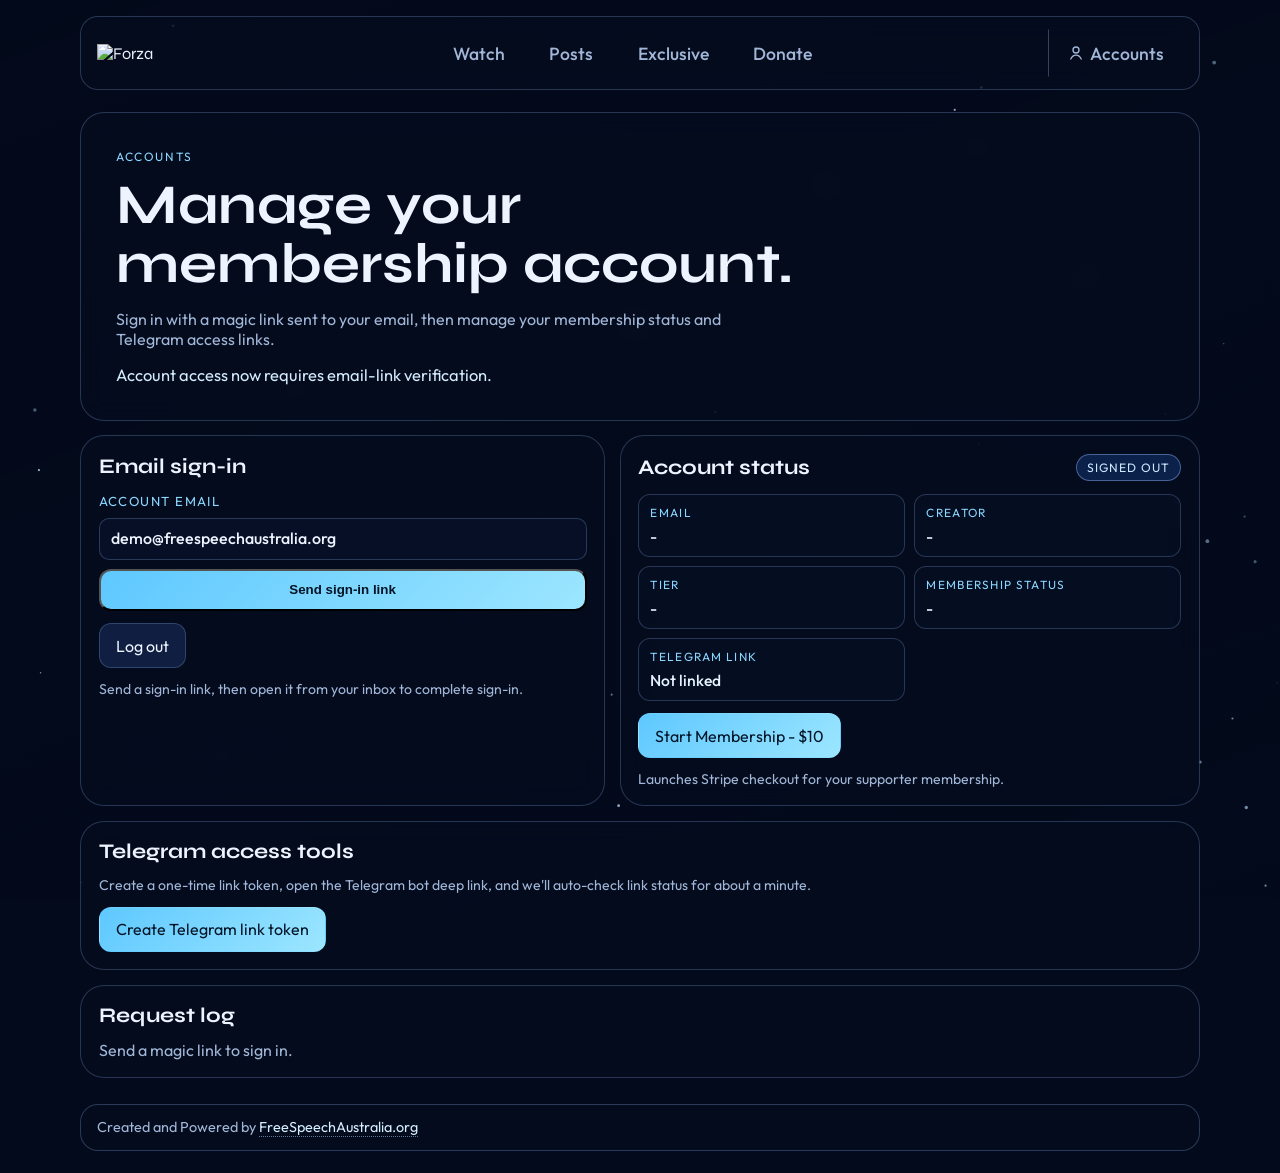
==== commit 098620f3: "Sync footer spacing and follower count with Forza-live - Align main bottom margin to match Forza-liv" ====
--- a/accounts.html
+++ b/accounts.html
@@ -10,7 +10,7 @@
   <link href="https://fonts.googleapis.com/css2?family=Outfit:wght@400;500;700&family=Syne:wght@500;700&display=swap" rel="stylesheet" />
   <link rel="stylesheet" href="style.css?v=20260304-footer-bg-adjustments" />
 </head>
-<body data-api-base-url="https://fsa-api-3iis.onrender.com">
+<body data-api-base-url="https://fsa-api-3iis.onrender.com" data-creator-slug="forza">
   <canvas id="nebula-canvas" aria-hidden="true"></canvas>
 
   <header class="header-shell" id="top">
@@ -73,6 +73,10 @@
             <dd id="accountEmailValue">-</dd>
           </div>
           <div>
+            <dt>Creator</dt>
+            <dd id="membershipCreator">-</dd>
+          </div>
+          <div>
             <dt>Tier</dt>
             <dd id="membershipTier">-</dd>
           </div>
@@ -124,6 +128,6 @@
   </footer>
 
   <script src="script.js?v=20260302-social-profiles"></script>
-  <script src="accounts.js?v=20260304-stripe-checkout"></script>
+  <script src="accounts.js?v=20260304-stripe-connect"></script>
 </body>
 </html>
--- a/style.css
+++ b/style.css
@@ -150,7 +150,7 @@
 
 main {
   width: min(1120px, calc(100% - 2rem));
-  margin: 1.4rem auto 2.4rem;
+  margin: 1.4rem auto 1.6rem;
 }
 
 .streams-main {
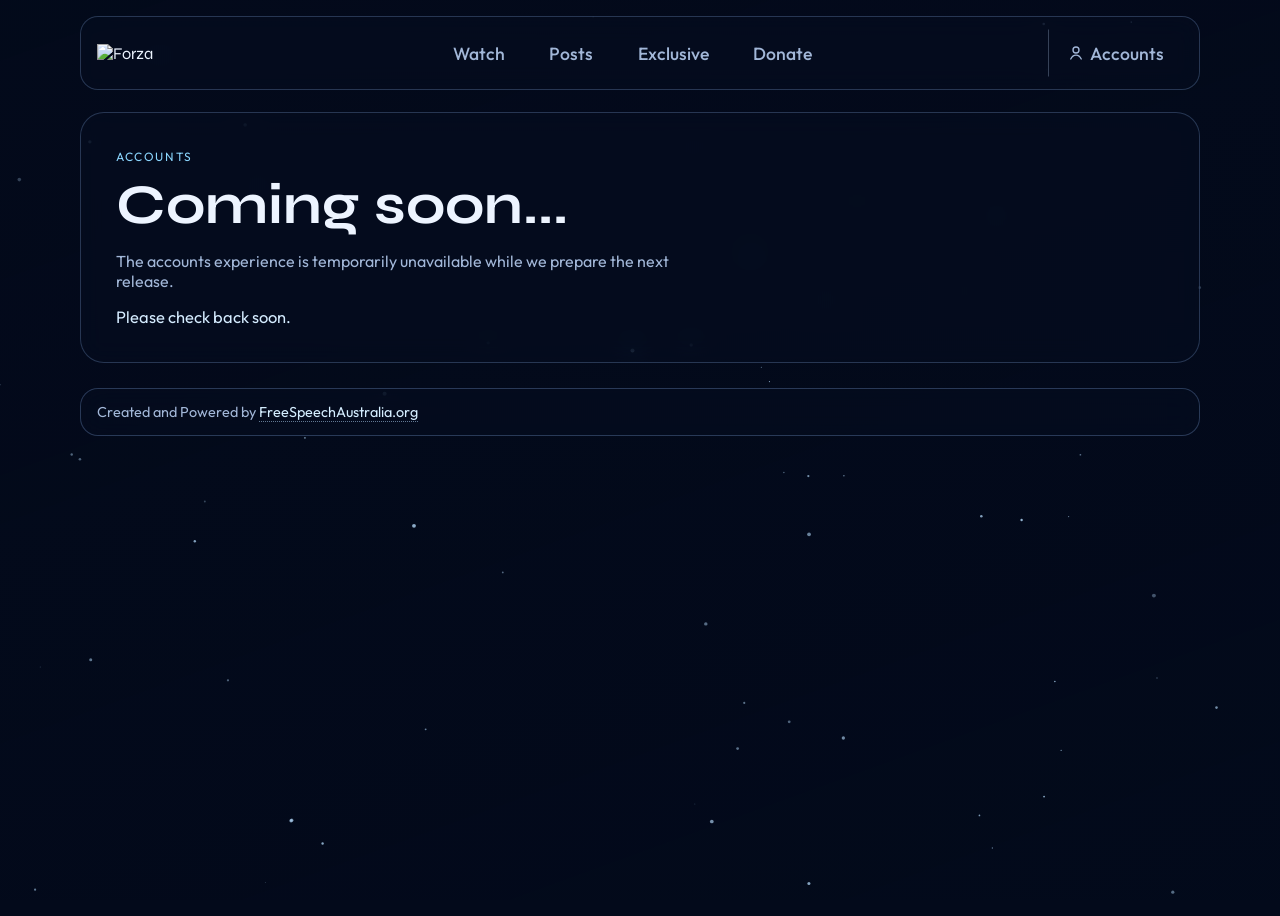
==== commit d43279ec: "Set membership CTA and accounts page to coming soon" ====
--- a/accounts.html
+++ b/accounts.html
@@ -40,84 +40,11 @@
   </header>
 
   <main class="accounts-main">
-    <section class="accounts-hero glass reveal">
+    <section class="accounts-hero glass reveal" aria-labelledby="accounts-coming-soon-title">
       <p class="label">Accounts</p>
-      <h1>Manage your membership account.</h1>
-      <p class="copy">Sign in with a magic link sent to your email, then manage your membership status and Telegram access links.</p>
-      <p class="accounts-note">Account access now requires email-link verification.</p>
-    </section>
-
-    <section class="accounts-layout reveal">
-      <article class="glass account-panel" aria-labelledby="lookup-title">
-        <h2 id="lookup-title">Email sign-in</h2>
-        <form id="accountLookupForm" class="account-lookup-form" novalidate>
-          <label for="accountEmail">Account email</label>
-          <input id="accountEmail" name="accountEmail" type="email" autocomplete="email" placeholder="demo@freespeechaustralia.org" required />
-          <button class="btn primary" type="submit">Send sign-in link</button>
-        </form>
-        <div class="account-buttons">
-          <button id="logoutSession" class="btn ghost" type="button">Log out</button>
-        </div>
-        <p class="account-helper">Send a sign-in link, then open it from your inbox to complete sign-in.</p>
-      </article>
-
-      <article class="glass account-panel" aria-labelledby="status-title">
-        <div class="account-panel-head">
-          <h2 id="status-title">Account status</h2>
-          <span id="accountStatusPill" class="status-pill">Not loaded</span>
-        </div>
-
-        <dl class="account-facts">
-          <div>
-            <dt>Email</dt>
-            <dd id="accountEmailValue">-</dd>
-          </div>
-          <div>
-            <dt>Creator</dt>
-            <dd id="membershipCreator">-</dd>
-          </div>
-          <div>
-            <dt>Tier</dt>
-            <dd id="membershipTier">-</dd>
-          </div>
-          <div>
-            <dt>Membership status</dt>
-            <dd id="membershipStatus">-</dd>
-          </div>
-          <div>
-            <dt>Telegram link</dt>
-            <dd id="telegramStatus">Not linked</dd>
-          </div>
-        </dl>
-
-        <div class="account-buttons">
-          <button id="startMembershipCheckout" class="btn primary" type="button">Start Membership - $10</button>
-        </div>
-        <p class="account-helper">Launches Stripe checkout for your supporter membership.</p>
-      </article>
-    </section>
-
-    <section id="telegramToolsSection" class="accounts-actions reveal" aria-labelledby="telegram-title" hidden>
-      <article class="glass account-panel">
-        <h2 id="telegram-title">Telegram access tools</h2>
-        <p class="account-helper">Create a one-time link token, open the Telegram bot deep link, and we'll auto-check link status for about a minute.</p>
-        <div class="account-buttons">
-          <button id="createTelegramLink" class="btn primary" type="button">Create Telegram link token</button>
-          <button id="unlinkTelegram" class="btn ghost" type="button">Unlink Telegram</button>
-        </div>
-        <div id="telegramLinkResult" class="token-box" hidden>
-          <p><strong>Token</strong>: <code id="telegramTokenValue"></code></p>
-          <p><strong>Deep link</strong>: <a id="telegramDeepLink" href="#" target="_blank" rel="noopener noreferrer">Open bot link</a></p>
-          <p><strong>Expires</strong>: <span id="telegramExpiry"></span></p>
-        </div>
-      </article>
-    </section>
-
-    <section class="reveal">
-      <article class="glass account-panel account-feedback-panel">
-        <h2>Request log</h2>
-        <p id="accountsMessage" class="account-message">Send a magic link to begin.</p>
-      </article>
+      <h1 id="accounts-coming-soon-title">Coming soon...</h1>
+      <p class="copy">The accounts experience is temporarily unavailable while we prepare the next release.</p>
+      <p class="accounts-note">Please check back soon.</p>
     </section>
   </main>
 
@@ -128,6 +55,5 @@
   </footer>
 
   <script src="script.js?v=20260302-social-profiles"></script>
-  <script src="accounts.js?v=20260304-stripe-connect"></script>
 </body>
 </html>
--- a/style.css
+++ b/style.css
@@ -954,17 +954,30 @@
 
 .donate-layout {
   display: grid;
-  grid-template-columns: 1.15fr 0.85fr;
+  grid-template-columns: repeat(2, minmax(0, 1fr));
   gap: 0.9rem;
+  align-items: stretch;
 }
 
 .donate-notes,
-.paypal-card {
+.paypal-card,
+.solana-card {
   padding: 1.1rem;
 }
 
+.paypal-card,
+.solana-card {
+  display: flex;
+  flex-direction: column;
+}
+
+.donate-notes {
+  grid-column: 1 / -1;
+}
+
 .donate-notes h2,
-.paypal-card h2 {
+.paypal-card h2,
+.solana-card h2 {
   margin: 0;
   font-size: 1.3rem;
 }
@@ -1005,9 +1018,44 @@
   color: var(--muted);
 }
 
+.paypal-link-box {
+  border: 1px dashed rgba(151, 191, 255, 0.42);
+  border-radius: 14px;
+  background: rgba(8, 22, 52, 0.52);
+  padding: 0.75rem;
+}
+
+.paypal-link-label {
+  margin: 0;
+  color: #9ed9ff;
+  font-size: 0.8rem;
+  text-transform: uppercase;
+  letter-spacing: 0.1em;
+}
+
+.paypal-link-address {
+  display: block;
+  margin-top: 0.45rem;
+  padding: 0.5rem 0.62rem;
+  border-radius: 10px;
+  background: rgba(15, 47, 101, 0.56);
+  color: #e3f6ff;
+  text-decoration: none;
+  font-family: "Courier New", monospace;
+  font-size: 0.84rem;
+  overflow-wrap: anywhere;
+  word-break: break-word;
+}
+
+.paypal-link-address:hover {
+  color: #f1f9ff;
+  background: rgba(21, 58, 120, 0.62);
+}
+
 .paypal-actions {
   display: grid;
   gap: 0.8rem;
+  margin-top: auto;
 }
 
 .amount-grid {
@@ -1034,6 +1082,116 @@
   border-color: rgba(180, 221, 255, 0.6);
   background: linear-gradient(145deg, rgba(59, 124, 255, 0.42), rgba(88, 213, 255, 0.24));
   transform: translateY(-1px);
+}
+
+.solana-card {
+  border-color: rgba(123, 230, 210, 0.34);
+  background: linear-gradient(165deg, rgba(7, 40, 41, 0.82), rgba(8, 24, 52, 0.62));
+}
+
+.solana-badge {
+  display: inline-flex;
+  align-items: center;
+  margin-bottom: 0.75rem;
+  padding: 0.32rem 0.62rem;
+  border-radius: 999px;
+  border: 1px solid rgba(145, 239, 220, 0.44);
+  background: rgba(39, 176, 142, 0.2);
+  color: #cbfff3;
+  font-size: 0.78rem;
+  letter-spacing: 0.09em;
+  text-transform: uppercase;
+}
+
+.solana-copy {
+  margin: 0.5rem 0 1rem;
+  color: var(--muted);
+}
+
+.solana-wallet-box {
+  border: 1px dashed rgba(151, 241, 223, 0.44);
+  border-radius: 14px;
+  background: rgba(8, 34, 40, 0.48);
+  padding: 0.75rem;
+}
+
+.solana-wallet-label {
+  margin: 0;
+  color: #8fe8d4;
+  font-size: 0.8rem;
+  text-transform: uppercase;
+  letter-spacing: 0.1em;
+}
+
+.solana-wallet-address {
+  display: block;
+  margin-top: 0.45rem;
+  padding: 0.5rem 0.62rem;
+  border-radius: 10px;
+  background: rgba(11, 43, 57, 0.62);
+  color: #e3fff8;
+  font-family: "Courier New", monospace;
+  font-size: 0.84rem;
+  overflow-wrap: anywhere;
+  word-break: break-word;
+}
+
+.solana-actions {
+  margin-top: auto;
+  padding-top: 0.8rem;
+  display: grid;
+  grid-template-columns: repeat(2, minmax(0, 1fr));
+  gap: 0.5rem;
+}
+
+.solana-actions .btn {
+  min-height: 2.45rem;
+  display: inline-flex;
+  justify-content: center;
+  align-items: center;
+  border: 1px solid transparent;
+  cursor: pointer;
+  font: inherit;
+}
+
+.solana-actions .btn.ghost {
+  border-color: rgba(145, 239, 220, 0.38);
+  background: rgba(29, 123, 104, 0.24);
+  color: #dbfff4;
+}
+
+.solana-actions .btn.ghost:hover {
+  border-color: rgba(182, 255, 238, 0.58);
+  background: rgba(39, 146, 123, 0.28);
+}
+
+.solana-amount-grid {
+  margin-top: 0.8rem;
+}
+
+.solana-amount-grid a {
+  border-color: rgba(140, 236, 217, 0.38);
+  background: linear-gradient(145deg, rgba(28, 120, 122, 0.44), rgba(41, 155, 202, 0.28));
+  color: #ddfff6;
+}
+
+.solana-amount-grid a:hover {
+  border-color: rgba(189, 255, 239, 0.6);
+  background: linear-gradient(145deg, rgba(38, 139, 140, 0.48), rgba(52, 169, 219, 0.32));
+}
+
+.solana-status {
+  margin: 0.75rem 0 0;
+  color: var(--muted);
+  font-size: 0.88rem;
+}
+
+.solana-status[data-tone="success"] {
+  color: #c6ffe1;
+}
+
+.solana-status[data-tone="error"] {
+  color: #ffc8c8;
 }
 
 .exclusive-main {
@@ -1420,6 +1578,17 @@
     grid-template-columns: 1fr;
   }
 
+  .donate-notes,
+  .paypal-card,
+  .solana-card {
+    grid-column: auto;
+    grid-row: auto;
+  }
+
+  .solana-actions {
+    grid-template-columns: 1fr;
+  }
+
   .exclusive-layout {
     grid-template-columns: 1fr;
   }
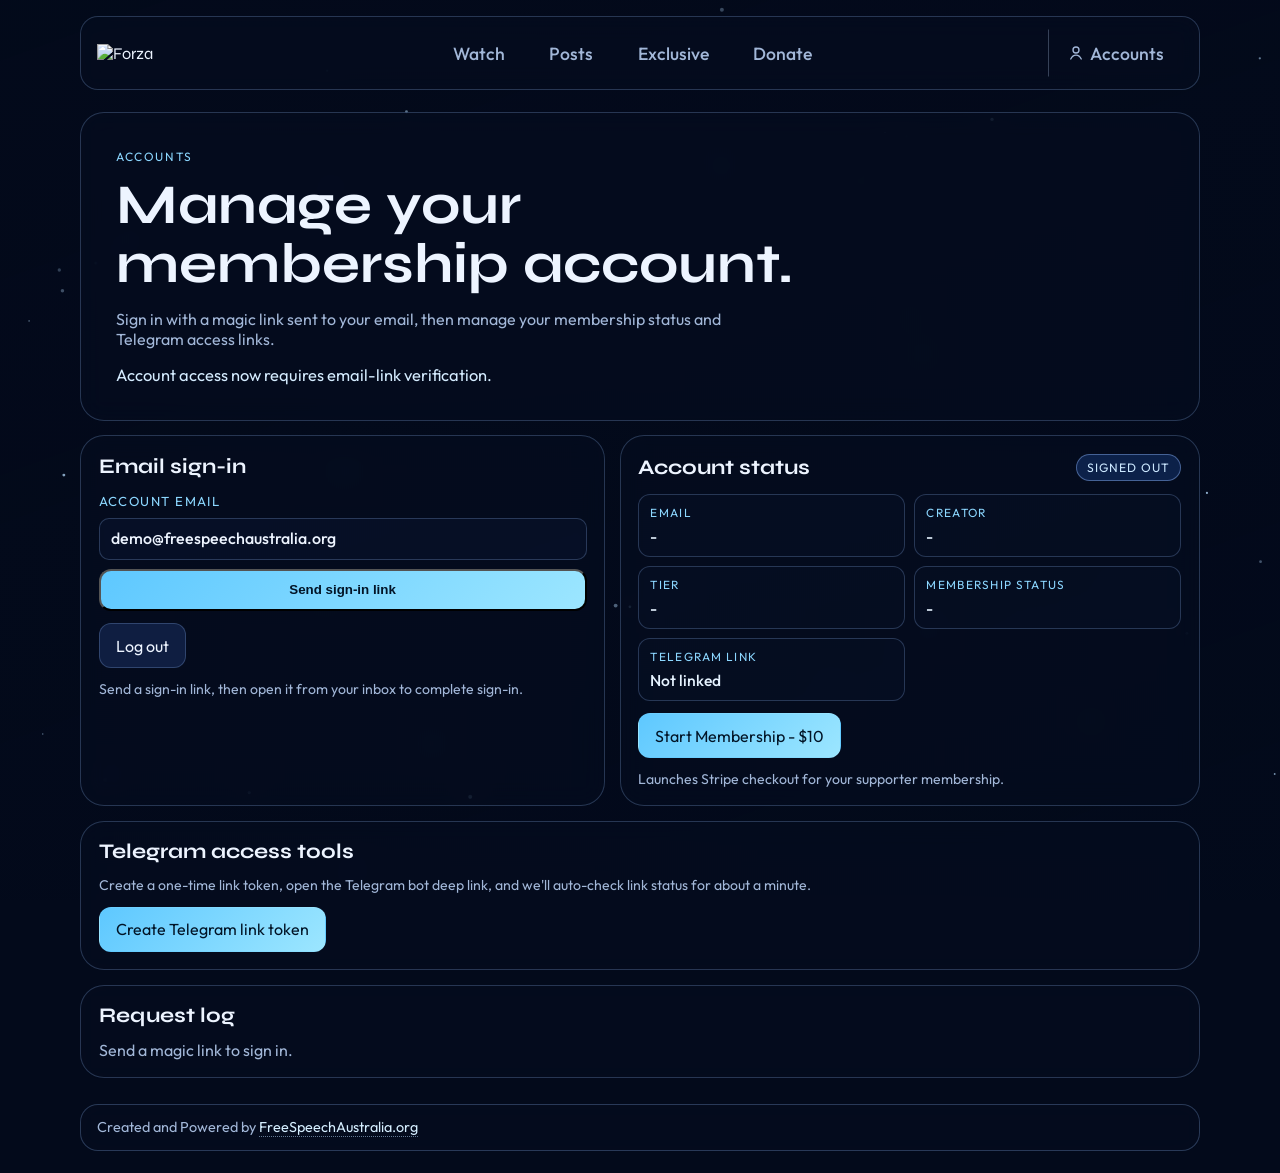
==== commit bed6f86a: "Restore full accounts page experience" ====
--- a/accounts.html
+++ b/accounts.html
@@ -40,11 +40,84 @@
   </header>
 
   <main class="accounts-main">
-    <section class="accounts-hero glass reveal" aria-labelledby="accounts-coming-soon-title">
+    <section class="accounts-hero glass reveal">
       <p class="label">Accounts</p>
-      <h1 id="accounts-coming-soon-title">Coming soon...</h1>
-      <p class="copy">The accounts experience is temporarily unavailable while we prepare the next release.</p>
-      <p class="accounts-note">Please check back soon.</p>
+      <h1>Manage your membership account.</h1>
+      <p class="copy">Sign in with a magic link sent to your email, then manage your membership status and Telegram access links.</p>
+      <p class="accounts-note">Account access now requires email-link verification.</p>
+    </section>
+
+    <section class="accounts-layout reveal">
+      <article class="glass account-panel" aria-labelledby="lookup-title">
+        <h2 id="lookup-title">Email sign-in</h2>
+        <form id="accountLookupForm" class="account-lookup-form" novalidate>
+          <label for="accountEmail">Account email</label>
+          <input id="accountEmail" name="accountEmail" type="email" autocomplete="email" placeholder="demo@freespeechaustralia.org" required />
+          <button class="btn primary" type="submit">Send sign-in link</button>
+        </form>
+        <div class="account-buttons">
+          <button id="logoutSession" class="btn ghost" type="button">Log out</button>
+        </div>
+        <p class="account-helper">Send a sign-in link, then open it from your inbox to complete sign-in.</p>
+      </article>
+
+      <article class="glass account-panel" aria-labelledby="status-title">
+        <div class="account-panel-head">
+          <h2 id="status-title">Account status</h2>
+          <span id="accountStatusPill" class="status-pill">Not loaded</span>
+        </div>
+
+        <dl class="account-facts">
+          <div>
+            <dt>Email</dt>
+            <dd id="accountEmailValue">-</dd>
+          </div>
+          <div>
+            <dt>Creator</dt>
+            <dd id="membershipCreator">-</dd>
+          </div>
+          <div>
+            <dt>Tier</dt>
+            <dd id="membershipTier">-</dd>
+          </div>
+          <div>
+            <dt>Membership status</dt>
+            <dd id="membershipStatus">-</dd>
+          </div>
+          <div>
+            <dt>Telegram link</dt>
+            <dd id="telegramStatus">Not linked</dd>
+          </div>
+        </dl>
+
+        <div class="account-buttons">
+          <button id="startMembershipCheckout" class="btn primary" type="button">Start Membership - $10</button>
+        </div>
+        <p class="account-helper">Launches Stripe checkout for your supporter membership.</p>
+      </article>
+    </section>
+
+    <section id="telegramToolsSection" class="accounts-actions reveal" hidden>
+      <article class="glass account-panel">
+        <h2 id="telegram-title">Telegram access tools</h2>
+        <p class="account-helper">Create a one-time link token, open the Telegram bot deep link, and we'll auto-check link status for about a minute.</p>
+        <div class="account-buttons">
+          <button id="createTelegramLink" class="btn primary" type="button">Create Telegram link token</button>
+          <button id="unlinkTelegram" class="btn ghost" type="button">Unlink Telegram</button>
+        </div>
+        <div id="telegramLinkResult" class="token-box" hidden>
+          <p><strong>Token</strong>: <code id="telegramTokenValue"></code></p>
+          <p><strong>Deep link</strong>: <a id="telegramDeepLink" href="#" target="_blank" rel="noopener noreferrer">Open bot link</a></p>
+          <p><strong>Expires</strong>: <span id="telegramExpiry"></span></p>
+        </div>
+      </article>
+    </section>
+
+    <section class="reveal">
+      <article class="glass account-panel account-feedback-panel">
+        <h2>Request log</h2>
+        <p id="accountsMessage" class="account-message">Send a magic link to begin.</p>
+      </article>
     </section>
   </main>
 
@@ -55,5 +128,6 @@
   </footer>
 
   <script src="script.js?v=20260302-social-profiles"></script>
+  <script src="accounts.js?v=20260304-stripe-connect"></script>
 </body>
 </html>
--- a/style.css
+++ b/style.css
@@ -954,17 +954,18 @@
 
 .donate-layout {
   display: grid;
-  grid-template-columns: repeat(2, minmax(0, 1fr));
+  grid-template-columns: 1.15fr 0.85fr;
   gap: 0.9rem;
-  align-items: stretch;
 }
 
 .donate-notes,
+.payid-card,
 .paypal-card,
 .solana-card {
   padding: 1.1rem;
 }
 
+.payid-card,
 .paypal-card,
 .solana-card {
   display: flex;
@@ -972,10 +973,11 @@
 }
 
 .donate-notes {
-  grid-column: 1 / -1;
+  grid-column: auto;
 }
 
 .donate-notes h2,
+.payid-card h2,
 .paypal-card h2,
 .solana-card h2 {
   margin: 0;
@@ -994,12 +996,12 @@
   color: #8cd7ff;
 }
 
-.paypal-card {
-  border-color: rgba(113, 181, 255, 0.34);
-  background: linear-gradient(165deg, rgba(8, 20, 48, 0.84), rgba(10, 31, 72, 0.58));
-}
-
-.paypal-badge {
+.payid-card {
+  border-color: rgba(145, 188, 255, 0.34);
+  background: linear-gradient(165deg, rgba(10, 26, 58, 0.84), rgba(13, 35, 78, 0.58));
+}
+
+.payid-badge {
   display: inline-flex;
   align-items: center;
   margin-bottom: 0.75rem;
@@ -1013,19 +1015,19 @@
   text-transform: uppercase;
 }
 
-.paypal-copy {
+.payid-copy {
   margin: 0.5rem 0 1rem;
   color: var(--muted);
 }
 
-.paypal-link-box {
+.payid-address-box {
   border: 1px dashed rgba(151, 191, 255, 0.42);
   border-radius: 14px;
   background: rgba(8, 22, 52, 0.52);
   padding: 0.75rem;
 }
 
-.paypal-link-label {
+.payid-address-label {
   margin: 0;
   color: #9ed9ff;
   font-size: 0.8rem;
@@ -1033,29 +1035,52 @@
   letter-spacing: 0.1em;
 }
 
-.paypal-link-address {
+.payid-address {
   display: block;
   margin-top: 0.45rem;
   padding: 0.5rem 0.62rem;
   border-radius: 10px;
   background: rgba(15, 47, 101, 0.56);
   color: #e3f6ff;
-  text-decoration: none;
   font-family: "Courier New", monospace;
   font-size: 0.84rem;
   overflow-wrap: anywhere;
   word-break: break-word;
 }
 
-.paypal-link-address:hover {
-  color: #f1f9ff;
-  background: rgba(21, 58, 120, 0.62);
+.payid-note {
+  margin: 0.9rem 0 0;
+  color: var(--muted);
+  font-size: 0.88rem;
+}
+
+.paypal-card {
+  border-color: rgba(113, 181, 255, 0.34);
+  background: linear-gradient(165deg, rgba(8, 20, 48, 0.84), rgba(10, 31, 72, 0.58));
+}
+
+.paypal-badge {
+  display: inline-flex;
+  align-items: center;
+  margin-bottom: 0.75rem;
+  padding: 0.32rem 0.62rem;
+  border-radius: 999px;
+  border: 1px solid rgba(151, 191, 255, 0.42);
+  background: rgba(52, 122, 255, 0.2);
+  color: #cce8ff;
+  font-size: 0.78rem;
+  letter-spacing: 0.09em;
+  text-transform: uppercase;
+}
+
+.paypal-copy {
+  margin: 0.5rem 0 1rem;
+  color: var(--muted);
 }
 
 .paypal-actions {
   display: grid;
   gap: 0.8rem;
-  margin-top: auto;
 }
 
 .amount-grid {
@@ -1579,6 +1604,7 @@
   }
 
   .donate-notes,
+  .payid-card,
   .paypal-card,
   .solana-card {
     grid-column: auto;
